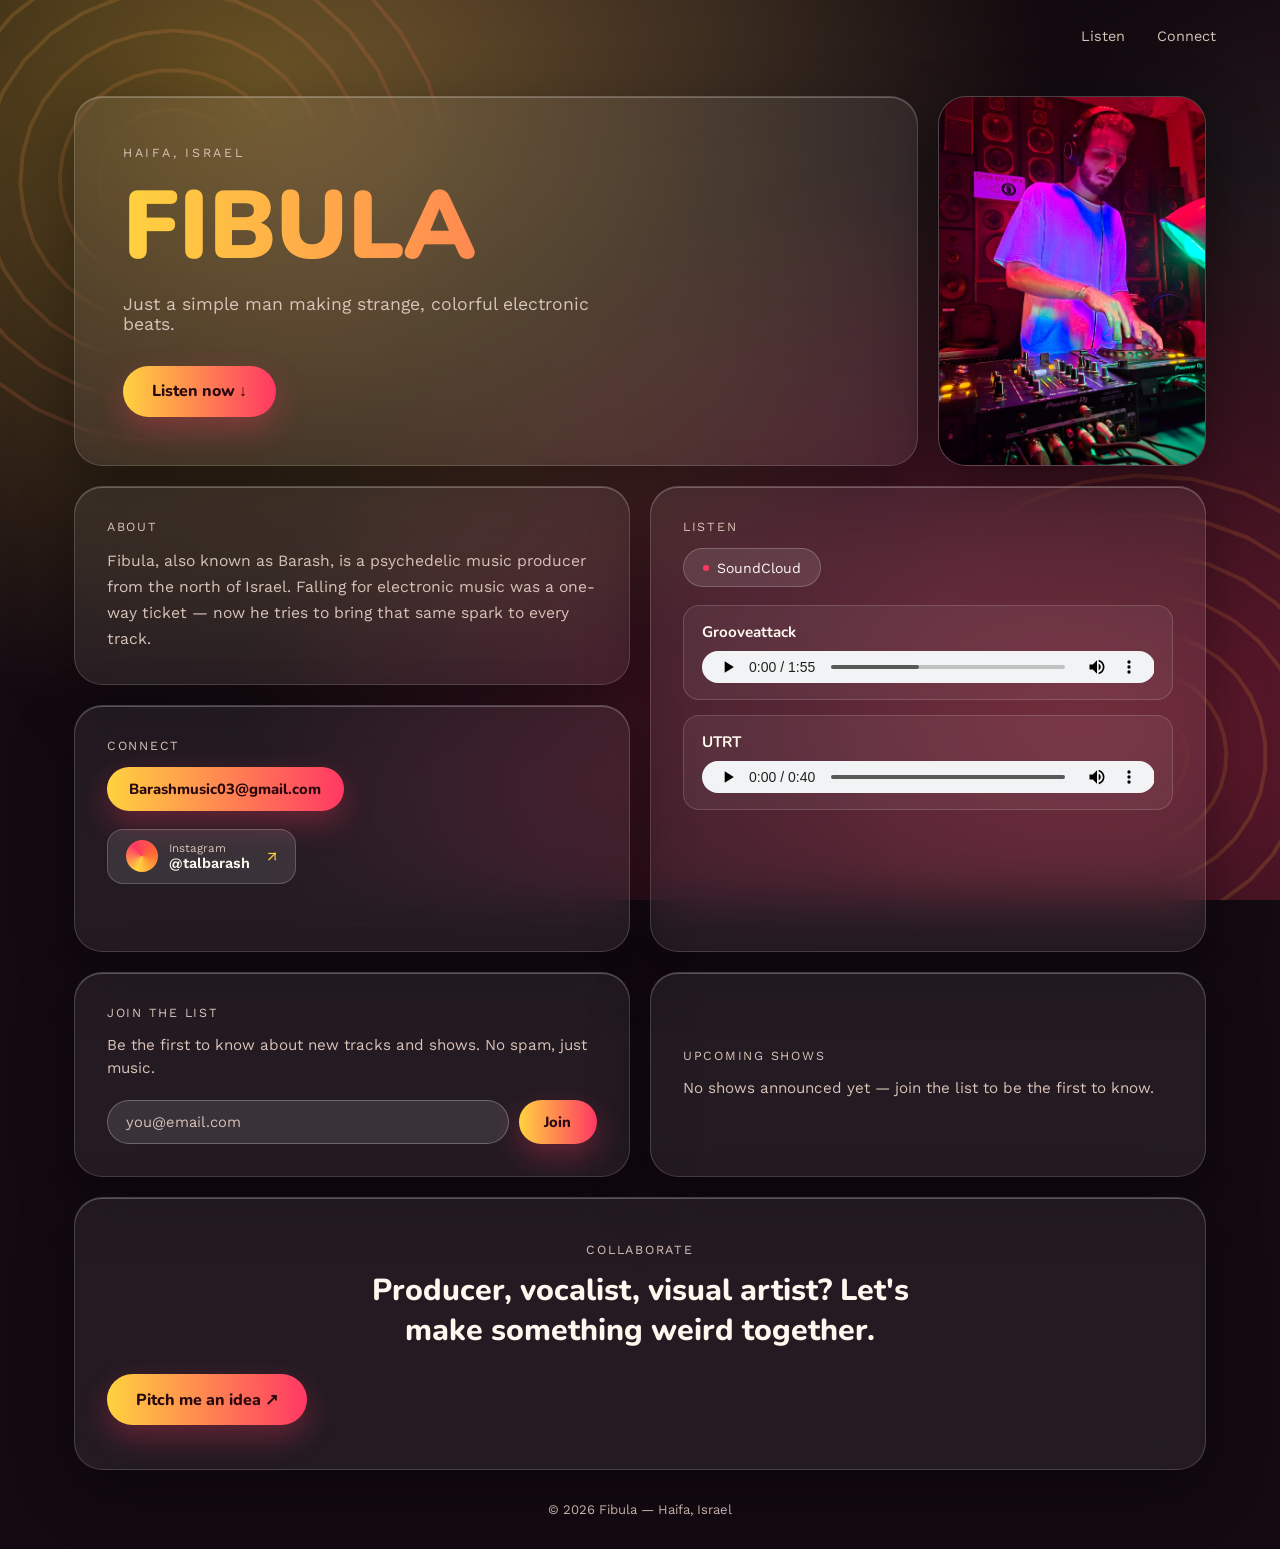
==== index.html @ 8c849b67 "Make background spirals visibly drift Speed up the spiral rotation (150s/190s was imperceptible) to " ====
<!DOCTYPE html>
<html lang="en">
<head>
<meta charset="UTF-8">
<meta name="viewport" content="width=device-width, initial-scale=1.0">
<title>Fibula — Electronic Music from Haifa</title>
<meta name="description" content="Fibula is an electronic musician based in Haifa, Israel. Just a simple man making strange, colorful electronic beats.">
<link rel="icon" type="image/svg+xml" href="favicon.svg">

<meta property="og:title" content="Fibula">
<meta property="og:description" content="Just a simple man making strange, colorful electronic beats.">
<meta property="og:type" content="website">
<meta property="og:url" content="https://barashtal2-a11y.github.io/Fibula/">
<meta property="og:image" content="https://barashtal2-a11y.github.io/Fibula/images/og.jpg?v=1">
<meta property="og:image:width" content="1200">
<meta property="og:image:height" content="630">
<meta property="og:image:alt" content="Fibula — electronic music from Haifa, Israel">
<meta name="twitter:card" content="summary_large_image">
<meta name="twitter:title" content="Fibula">
<meta name="twitter:description" content="Just a simple man making strange, colorful electronic beats.">
<meta name="twitter:image" content="https://barashtal2-a11y.github.io/Fibula/images/og.jpg?v=1">

<link rel="preconnect" href="https://fonts.googleapis.com">
<link rel="preconnect" href="https://fonts.gstatic.com" crossorigin>
<link href="https://fonts.googleapis.com/css2?family=Work+Sans:wght@400;500;600;700&family=Nunito:wght@700;800;900&display=swap" rel="stylesheet">
<link rel="stylesheet" href="styles.css?v=16">
</head>
<body>

<div class="backdrop">
  <img src="images/hero.jpg" alt="" aria-hidden="true">
  <div class="backdrop-tint"></div>
</div>

<div class="spirals" aria-hidden="true">
  <svg class="spiral spiral-1" viewBox="0 0 300 300" xmlns="http://www.w3.org/2000/svg">
    <defs>
      <linearGradient id="spiralGrad1" x1="0%" y1="0%" x2="100%" y2="100%">
        <stop offset="0%" stop-color="#ffd23f"/>
        <stop offset="100%" stop-color="#ff3864"/>
      </linearGradient>
    </defs>
    <path d="M 154.0,150.0 L 154.5,150.9 L 154.9,152.1 L 154.9,153.3 L 154.6,154.7 L 153.9,156.1 L 152.8,157.3 L 151.4,158.4 L 149.7,159.1 L 147.8,159.5 L 145.7,159.5 L 143.5,158.9 L 141.4,157.9 L 139.4,156.4 L 137.8,154.3 L 136.5,151.9 L 135.8,149.2 L 135.6,146.2 L 136.1,143.1 L 137.2,140.1 L 139.0,137.3 L 141.4,134.8 L 144.4,132.8 L 147.9,131.4 L 151.7,130.7 L 155.7,130.8 L 159.7,131.8 L 163.5,133.6 L 167.0,136.2 L 170.0,139.5 L 172.3,143.5 L 173.8,148.0 L 174.3,152.9 L 173.9,157.8 L 172.4,162.7 L 169.9,167.3 L 166.4,171.5 L 162.1,174.9 L 157.1,177.4 L 151.6,178.9 L 145.7,179.3 L 139.7,178.4 L 134.0,176.4 L 128.6,173.1 L 123.9,168.8 L 120.1,163.5 L 117.4,157.5 L 115.9,150.8 L 115.8,143.9 L 117.1,137.0 L 119.8,130.4 L 123.8,124.4 L 129.1,119.1 L 135.4,115.0 L 142.5,112.2 L 150.2,110.8 L 158.1,111.0 L 165.9,112.8 L 173.4,116.2 L 180.1,121.0 L 185.8,127.2 L 190.2,134.6 L 193.1,142.8 L 194.3,151.5 L 193.7,160.4 L 191.4,169.2 L 187.3,177.4 L 181.5,184.7 L 174.3,190.8 L 165.9,195.4 L 156.7,198.3 L 146.9,199.3 L 137.0,198.4 L 127.4,195.4 L 118.4,190.5 L 110.5,183.8 L 104.0,175.6 L 99.2,166.2 L 96.4,155.8 L 95.7,145.0 L 97.1,134.1 L 100.8,123.6 L 106.5,114.0 L 114.1,105.5 L 123.4,98.7 L 133.9,93.9 L 145.4,91.1 L 157.2,90.8 L 169.0,92.8 L 180.4,97.1 L 190.7,103.7 L 199.6,112.4 L 206.6,122.7 L 211.6,134.3 L 214.1,146.8 L 214.1,159.7 L 211.5,172.5 L 206.3,184.6 L 198.8,195.5 L 189.2,204.8 L 177.7,212.1 L 165.0,217.0 L 151.4,219.3 L 137.5,218.8 L 123.9,215.5 L 111.0,209.6 L 99.5,201.1 L 89.8,190.4 L 82.4,177.9 L 77.6,164.0 L 75.6,149.3 L 76.6,134.4 L 80.6,119.9 L 87.4,106.4 L 96.9,94.3 L 108.7,84.3 L 122.3,76.8 L 137.3,72.2 L 153.0,70.5 L 168.9,72.1 L 184.3,76.8 L 198.5,84.6 L 211.0,95.1 L 221.3,108.0 L 228.8,122.8 L 233.3,138.9 L 234.4,155.7 L 232.3,172.5 L 226.7,188.7 L 218.0,203.6 L 206.4,216.5 L 192.4,226.9 L 176.4,234.4 L 159.2,238.6 L 141.4,239.3 L 123.6,236.5 L 106.6,230.0 L 91.2,220.3 L 77.9,207.6 L 67.3,192.5 L 59.9,175.4 L 56.0,157.0 L 55.9,138.1 L 59.5,119.4 L 66.8,101.7 L 77.6,85.8 L 91.4,72.1 L 107.8,61.5 L 126.0,54.2 L 145.5,50.7 L 165.4,51.2 L 185.0,55.6 L 203.4,63.9 L 219.8,75.8 L 233.7,90.7 L 244.4,108.3 L 251.4,127.8 L 254.5,148.3 L 253.3,169.2 L 248.1,189.6 L 238.8,208.7 L 225.8,225.6 L 209.6,239.7 L 190.9,250.3 L 170.2,257.1 L 148.5,259.6 L 126.7,257.7 L 105.5,251.5 L 85.8,241.2 L 68.5,227.1 L 54.3,209.7 L 43.7,189.7 L 37.3,167.9 L 35.4,145.1 L 38.0,122.3 L 45.2,100.3 L 56.6,80.1 L 71.9,62.5 L 90.6,48.2 L 111.8,37.8 L 134.7,31.8 L 158.6,30.5 L 182.3,33.9 L 205.0,42.1 L 225.8,54.7 L 243.7,71.2 L 258.0,91.1 L 268.2,113.6 L 273.7,137.7 L 274.3,162.6 L 270.0,187.2 L 260.7,210.6 L 247.0,231.8 L 229.2,250.0 L 208.0,264.3 L 184.3,274.1 L 159.0,279.1 L 133.1,279.0 L 107.6,273.7 L 83.6,263.3 L 62.0,248.4 L 43.7,229.3 L 29.5,206.9 L 19.9,181.9 L 15.6,155.5 L 16.5,128.6 L 22.8,102.2 L 34.3,77.6 L 50.5,55.6 L 70.9,37.2 L 94.6,23.2 L 120.8,14.1 L 148.4,10.3 L 176.3,12.2 L 203.4,19.5 L 228.6,32.2 L 250.9,49.7 L 269.3,71.4 L 283.2,96.5 L 291.8,123.9" fill="none" stroke="url(#spiralGrad1)" stroke-width="2" stroke-linecap="round"/>
  </svg>
  <svg class="spiral spiral-2" viewBox="0 0 300 300" xmlns="http://www.w3.org/2000/svg">
    <defs>
      <linearGradient id="spiralGrad2" x1="0%" y1="0%" x2="100%" y2="100%">
        <stop offset="0%" stop-color="#ff6b35"/>
        <stop offset="100%" stop-color="#ffd23f"/>
      </linearGradient>
    </defs>
    <path d="M 154.0,150.0 L 154.5,150.9 L 154.9,152.1 L 154.9,153.3 L 154.6,154.7 L 153.9,156.1 L 152.8,157.3 L 151.4,158.4 L 149.7,159.1 L 147.8,159.5 L 145.7,159.5 L 143.5,158.9 L 141.4,157.9 L 139.4,156.4 L 137.8,154.3 L 136.5,151.9 L 135.8,149.2 L 135.6,146.2 L 136.1,143.1 L 137.2,140.1 L 139.0,137.3 L 141.4,134.8 L 144.4,132.8 L 147.9,131.4 L 151.7,130.7 L 155.7,130.8 L 159.7,131.8 L 163.5,133.6 L 167.0,136.2 L 170.0,139.5 L 172.3,143.5 L 173.8,148.0 L 174.3,152.9 L 173.9,157.8 L 172.4,162.7 L 169.9,167.3 L 166.4,171.5 L 162.1,174.9 L 157.1,177.4 L 151.6,178.9 L 145.7,179.3 L 139.7,178.4 L 134.0,176.4 L 128.6,173.1 L 123.9,168.8 L 120.1,163.5 L 117.4,157.5 L 115.9,150.8 L 115.8,143.9 L 117.1,137.0 L 119.8,130.4 L 123.8,124.4 L 129.1,119.1 L 135.4,115.0 L 142.5,112.2 L 150.2,110.8 L 158.1,111.0 L 165.9,112.8 L 173.4,116.2 L 180.1,121.0 L 185.8,127.2 L 190.2,134.6 L 193.1,142.8 L 194.3,151.5 L 193.7,160.4 L 191.4,169.2 L 187.3,177.4 L 181.5,184.7 L 174.3,190.8 L 165.9,195.4 L 156.7,198.3 L 146.9,199.3 L 137.0,198.4 L 127.4,195.4 L 118.4,190.5 L 110.5,183.8 L 104.0,175.6 L 99.2,166.2 L 96.4,155.8 L 95.7,145.0 L 97.1,134.1 L 100.8,123.6 L 106.5,114.0 L 114.1,105.5 L 123.4,98.7 L 133.9,93.9 L 145.4,91.1 L 157.2,90.8 L 169.0,92.8 L 180.4,97.1 L 190.7,103.7 L 199.6,112.4 L 206.6,122.7 L 211.6,134.3 L 214.1,146.8 L 214.1,159.7 L 211.5,172.5 L 206.3,184.6 L 198.8,195.5 L 189.2,204.8 L 177.7,212.1 L 165.0,217.0 L 151.4,219.3 L 137.5,218.8 L 123.9,215.5 L 111.0,209.6 L 99.5,201.1 L 89.8,190.4 L 82.4,177.9 L 77.6,164.0 L 75.6,149.3 L 76.6,134.4 L 80.6,119.9 L 87.4,106.4 L 96.9,94.3 L 108.7,84.3 L 122.3,76.8 L 137.3,72.2 L 153.0,70.5 L 168.9,72.1 L 184.3,76.8 L 198.5,84.6 L 211.0,95.1 L 221.3,108.0 L 228.8,122.8 L 233.3,138.9 L 234.4,155.7 L 232.3,172.5 L 226.7,188.7 L 218.0,203.6 L 206.4,216.5 L 192.4,226.9 L 176.4,234.4 L 159.2,238.6 L 141.4,239.3 L 123.6,236.5 L 106.6,230.0 L 91.2,220.3 L 77.9,207.6 L 67.3,192.5 L 59.9,175.4 L 56.0,157.0 L 55.9,138.1 L 59.5,119.4 L 66.8,101.7 L 77.6,85.8 L 91.4,72.1 L 107.8,61.5 L 126.0,54.2 L 145.5,50.7 L 165.4,51.2 L 185.0,55.6 L 203.4,63.9 L 219.8,75.8 L 233.7,90.7 L 244.4,108.3 L 251.4,127.8 L 254.5,148.3 L 253.3,169.2 L 248.1,189.6 L 238.8,208.7 L 225.8,225.6 L 209.6,239.7 L 190.9,250.3 L 170.2,257.1 L 148.5,259.6 L 126.7,257.7 L 105.5,251.5 L 85.8,241.2 L 68.5,227.1 L 54.3,209.7 L 43.7,189.7 L 37.3,167.9 L 35.4,145.1 L 38.0,122.3 L 45.2,100.3 L 56.6,80.1 L 71.9,62.5 L 90.6,48.2 L 111.8,37.8 L 134.7,31.8 L 158.6,30.5 L 182.3,33.9 L 205.0,42.1 L 225.8,54.7 L 243.7,71.2 L 258.0,91.1 L 268.2,113.6 L 273.7,137.7 L 274.3,162.6 L 270.0,187.2 L 260.7,210.6 L 247.0,231.8 L 229.2,250.0 L 208.0,264.3 L 184.3,274.1 L 159.0,279.1 L 133.1,279.0 L 107.6,273.7 L 83.6,263.3 L 62.0,248.4 L 43.7,229.3 L 29.5,206.9 L 19.9,181.9 L 15.6,155.5 L 16.5,128.6 L 22.8,102.2 L 34.3,77.6 L 50.5,55.6 L 70.9,37.2 L 94.6,23.2 L 120.8,14.1 L 148.4,10.3 L 176.3,12.2 L 203.4,19.5 L 228.6,32.2 L 250.9,49.7 L 269.3,71.4 L 283.2,96.5 L 291.8,123.9" fill="none" stroke="url(#spiralGrad2)" stroke-width="2" stroke-linecap="round"/>
  </svg>
</div>

<nav class="nav">
  <ul>
    <li><a href="#listen">Listen</a></li>
    <li><a href="#connect">Connect</a></li>
  </ul>
</nav>

<div class="wrap">
  <div class="bento">

    <div class="cell glass cell-hero">
      <span class="tag">Haifa, Israel</span>
      <h1>FIBULA</h1>
      <p class="tagline">Just a simple man making strange, colorful electronic beats.</p>
      <a href="#listen" class="btn">Listen now ↓</a>
    </div>

    <div class="cell glass cell-photo">
      <img src="images/hero.jpg" alt="Fibula performing live behind a Pioneer DJ mixer, lit in pink and cyan stage lighting">
    </div>

    <div class="cell glass cell-about">
      <span class="cell-label">About</span>
      <p>Fibula, also known as Barash, is a psychedelic music producer from the north of Israel. Falling for
        electronic music was a one-way ticket — now he tries to bring that same spark to every track.</p>
    </div>

    <div class="cell glass cell-listen" id="listen">
      <span class="cell-label">Listen</span>
      <div id="listen-links" class="cell-links"></div>
      <div class="track">
        <span class="track-name">Grooveattack</span>
        <audio controls preload="metadata" src="audio/grooveattack.mp3"></audio>
      </div>
      <div class="track">
        <span class="track-name">UTRT</span>
        <audio controls preload="metadata" src="audio/utrt.mp3"></audio>
      </div>
    </div>

    <div class="cell glass cell-connect" id="connect">
      <span class="cell-label">Connect</span>
      <a class="cell-email" id="booking-email" href="#">Loading…</a>
      <div id="follow-cards" class="cell-links"></div>
      <div id="connect-links" class="cell-links"></div>
    </div>

    <div class="cell glass cell-newsletter">
      <span class="cell-label">Join the list</span>
      <p class="newsletter-lead">Be the first to know about new tracks and shows. No spam, just music.</p>
      <form class="newsletter-form" action="https://api.web3forms.com/submit" method="POST">
        <input type="hidden" name="access_key" value="REPLACE_WITH_WEB3FORMS_KEY">
        <input type="hidden" name="subject" value="New Fibula mailing list signup">
        <input type="email" name="email" class="newsletter-input" placeholder="you@email.com" required>
        <button type="submit" class="newsletter-btn">Join</button>
      </form>
    </div>

    <div class="cell glass cell-shows">
      <span class="cell-label">Upcoming shows</span>
      <p class="shows-empty">No shows announced yet — join the list to be the first to know.</p>
    </div>

    <div class="cell glass cell-collab">
      <span class="cell-label">Collaborate</span>
      <h3 class="collab-heading">Producer, vocalist, visual artist? Let's make something weird together.</h3>
      <a href="mailto:Barashmusic03@gmail.com?subject=Let%27s%20collaborate" class="btn">Pitch me an idea ↗</a>
    </div>

  </div>

  <footer class="bento-footer">
    <p>&copy; <span id="year"></span> Fibula — Haifa, Israel</p>
  </footer>
</div>

<script src="links.js?v=16"></script>
<script src="script.js?v=16"></script>
</body>
</html>
---- styles.css ----
:root {
  --gold: #ffd23f;
  --coral: #ff3864;
  --rust: #ff6b35;
  --text: #fff8ef;
  --text-dim: #d8c3b8;
  --font-display: "Nunito", sans-serif;
  --font-body: "Work Sans", sans-serif;
}

* { margin: 0; padding: 0; box-sizing: border-box; }

body {
  background: #140a12;
  color: var(--text);
  font-family: var(--font-body);
  min-height: 100vh;
}

a { color: inherit; text-decoration: none; }

.backdrop {
  position: fixed;
  inset: 0;
  z-index: -1;
  overflow: hidden;
}

.backdrop img {
  width: 100%;
  height: 100%;
  object-fit: cover;
  filter: blur(60px) saturate(0.5) sepia(0.5) brightness(0.4);
  transform: scale(1.25);
}

.backdrop-tint {
  position: absolute;
  inset: 0;
  background:
    radial-gradient(ellipse at 20% 10%, rgba(255, 210, 63, 0.35), transparent 55%),
    radial-gradient(ellipse at 85% 80%, rgba(255, 56, 100, 0.35), transparent 55%),
    linear-gradient(180deg, rgba(20, 10, 18, 0.6), rgba(20, 10, 18, 0.92) 70%, #140a12 100%);
}

.spirals {
  position: fixed;
  inset: 0;
  z-index: -1;
  overflow: hidden;
  pointer-events: none;
}

.spiral {
  position: absolute;
  width: 46vw;
  max-width: 640px;
  min-width: 320px;
  height: auto;
  opacity: 0.16;
}

.spiral-1 {
  top: -12%;
  left: -10%;
  animation: spin-cw 55s linear infinite, breathe-1 9s ease-in-out infinite;
}

.spiral-2 {
  bottom: -16%;
  right: -12%;
  animation: spin-ccw 70s linear infinite, breathe-2 11s ease-in-out infinite;
}

@keyframes spin-cw {
  from { transform: rotate(0deg); }
  to { transform: rotate(360deg); }
}

@keyframes spin-ccw {
  from { transform: rotate(360deg); }
  to { transform: rotate(0deg); }
}

@keyframes breathe-1 {
  0%, 100% { opacity: 0.12; }
  50% { opacity: 0.22; }
}

@keyframes breathe-2 {
  0%, 100% { opacity: 0.2; }
  50% { opacity: 0.11; }
}

@media (max-width: 800px) {
  .spiral { opacity: 0.1; }
}

@media (prefers-reduced-motion: reduce) {
  .spiral { animation: none; }
}

.nav {
  display: flex;
  justify-content: flex-end;
  align-items: center;
  padding: 1.75rem clamp(1.5rem, 5vw, 4rem);
}

.nav ul {
  display: flex;
  gap: 2rem;
  list-style: none;
  font-size: 0.9rem;
  color: var(--text-dim);
}

.nav a:hover { color: var(--gold); }

.wrap {
  max-width: 1180px;
  margin: 0 auto;
  padding: 1.5rem 1.5rem 1.5rem;
}

.bento {
  display: grid;
  grid-template-columns: repeat(4, 1fr);
  grid-auto-rows: minmax(120px, auto);
  gap: 1.25rem;
}

.glass {
  background: rgba(255, 255, 255, 0.07);
  backdrop-filter: blur(24px);
  -webkit-backdrop-filter: blur(24px);
  border: 1px solid rgba(255, 255, 255, 0.16);
  border-radius: 28px;
  box-shadow: 0 20px 60px rgba(0, 0, 0, 0.4), inset 0 1px 0 rgba(255, 255, 255, 0.25);
  position: relative;
}

.cell {
  padding: 2rem;
  overflow: hidden;
}

.cell-label {
  display: block;
  font-size: 0.78rem;
  letter-spacing: 0.14em;
  text-transform: uppercase;
  color: var(--text-dim);
  margin-bottom: 0.9rem;
}

.cell-hero {
  grid-column: span 3;
  grid-row: span 2;
  display: flex;
  flex-direction: column;
  justify-content: center;
  padding: 3rem;
}

.tag {
  display: inline-block;
  font-size: 0.78rem;
  letter-spacing: 0.22em;
  text-transform: uppercase;
  color: var(--text-dim);
  margin-bottom: 1.25rem;
}

.cell-hero h1 {
  font-family: var(--font-display);
  font-weight: 900;
  font-size: clamp(3rem, 8vw, 6rem);
  line-height: 0.98;
  background: linear-gradient(90deg, var(--gold), var(--coral));
  -webkit-background-clip: text;
  background-clip: text;
  color: transparent;
  margin-bottom: 1.25rem;
}

.tagline {
  color: var(--text-dim);
  font-size: 1.1rem;
  max-width: 30rem;
  margin-bottom: 2rem;
}

.btn {
  display: inline-block;
  align-self: flex-start;
  font-family: var(--font-display);
  font-weight: 800;
  background: linear-gradient(90deg, var(--gold), var(--coral));
  color: #2a0a10;
  padding: 0.9rem 1.8rem;
  border-radius: 999px;
  box-shadow: 0 12px 30px rgba(255, 56, 100, 0.3);
  transition: transform 0.2s ease, box-shadow 0.2s ease;
}

.btn:hover {
  transform: translateY(-2px);
  box-shadow: 0 16px 36px rgba(255, 56, 100, 0.4);
}

.cell-photo {
  grid-column: span 1;
  grid-row: span 2;
  padding: 0;
}

.cell-photo img {
  width: 100%;
  height: 100%;
  object-fit: cover;
  display: block;
}

.cell-about {
  grid-column: span 2;
  display: flex;
  flex-direction: column;
  justify-content: center;
}

.cell-about p {
  color: var(--text-dim);
  line-height: 1.65;
  font-size: 0.98rem;
}

.cell-listen {
  grid-column: span 2;
  grid-row: span 2;
}

.cell-links {
  display: flex;
  flex-wrap: wrap;
  gap: 0.65rem;
  margin-bottom: 1.1rem;
}

.platform-link {
  display: inline-flex;
  align-items: center;
  gap: 0.5rem;
  padding: 0.65rem 1.2rem;
  border-radius: 999px;
  background: rgba(255, 255, 255, 0.1);
  border: 1px solid rgba(255, 255, 255, 0.2);
  font-size: 0.88rem;
  transition: background 0.2s ease, transform 0.2s ease;
}

.platform-link:hover {
  background: rgba(255, 255, 255, 0.18);
  transform: translateY(-1px);
}

.icon-dot {
  width: 6px;
  height: 6px;
  border-radius: 50%;
  background: var(--coral);
}

.track {
  background: rgba(255, 255, 255, 0.06);
  border: 1px solid rgba(255, 255, 255, 0.15);
  border-radius: 16px;
  padding: 1rem 1.1rem;
  margin-bottom: 0.9rem;
}

.track-name {
  display: block;
  font-family: var(--font-display);
  font-weight: 700;
  font-size: 0.95rem;
  margin-bottom: 0.6rem;
  color: var(--text);
}

.track audio {
  width: 100%;
  display: block;
  height: 32px;
}

.cell-connect {
  grid-column: span 2;
}

.cell-email {
  display: inline-block;
  margin-bottom: 1.1rem;
  font-family: var(--font-display);
  font-weight: 800;
  background: linear-gradient(90deg, var(--gold), var(--coral));
  color: #2a0a10;
  padding: 0.75rem 1.4rem;
  border-radius: 999px;
  font-size: 0.92rem;
  box-shadow: 0 12px 30px rgba(255, 56, 100, 0.3);
}

.follow-card {
  display: inline-flex;
  align-items: center;
  gap: 0.7rem;
  padding: 0.65rem 1.1rem;
  border-radius: 16px;
  background: rgba(255, 255, 255, 0.1);
  border: 1px solid rgba(255, 255, 255, 0.2);
}

.follow-card-avatar {
  width: 32px;
  height: 32px;
  border-radius: 50%;
  background: conic-gradient(from 200deg, var(--gold), var(--coral), var(--rust), var(--gold));
  flex-shrink: 0;
}

.follow-card-text { display: flex; flex-direction: column; }
.follow-card-name { font-size: 0.72rem; color: var(--text-dim); }
.follow-card-handle { font-size: 0.9rem; font-weight: 600; }
.follow-card-arrow { margin-left: 0.3rem; color: var(--gold); }

.cell-newsletter {
  grid-column: span 2;
  display: flex;
  flex-direction: column;
  justify-content: center;
}

.newsletter-lead {
  color: var(--text-dim);
  font-size: 0.95rem;
  margin-bottom: 1.25rem;
  line-height: 1.5;
}

.newsletter-form {
  display: flex;
  gap: 0.6rem;
  flex-wrap: wrap;
}

.newsletter-input {
  flex: 1;
  min-width: 10rem;
  padding: 0.75rem 1.1rem;
  border-radius: 999px;
  background: rgba(255, 255, 255, 0.1);
  border: 1px solid rgba(255, 255, 255, 0.25);
  color: var(--text);
  font-family: var(--font-body);
  font-size: 0.92rem;
}

.newsletter-input::placeholder {
  color: var(--text-dim);
}

.newsletter-input:focus {
  outline: none;
  border-color: var(--gold);
}

.newsletter-btn {
  font-family: var(--font-display);
  font-weight: 800;
  background: linear-gradient(90deg, var(--gold), var(--coral));
  color: #2a0a10;
  border: none;
  padding: 0.75rem 1.6rem;
  border-radius: 999px;
  font-size: 0.92rem;
  cursor: pointer;
  box-shadow: 0 12px 30px rgba(255, 56, 100, 0.3);
  transition: transform 0.2s ease;
}

.newsletter-btn:hover {
  transform: translateY(-2px);
}

.cell-shows {
  grid-column: span 2;
  display: flex;
  flex-direction: column;
  justify-content: center;
}

.shows-empty {
  color: var(--text-dim);
  font-size: 0.95rem;
  line-height: 1.5;
}

.cell-collab {
  grid-column: span 4;
  display: flex;
  flex-direction: column;
  align-items: center;
  justify-content: center;
  text-align: center;
  padding: 2.75rem 2rem;
}

.collab-heading {
  font-family: var(--font-display);
  font-weight: 800;
  font-size: clamp(1.3rem, 3vw, 1.9rem);
  max-width: 34rem;
  line-height: 1.3;
  margin-bottom: 1.5rem;
}

.bento-footer {
  text-align: center;
  padding: 2rem 0 0.5rem;
  color: var(--text-dim);
  font-size: 0.82rem;
}

@media (max-width: 800px) {
  .bento { grid-template-columns: repeat(2, 1fr); }
  .cell-hero, .cell-listen, .cell-connect, .cell-about, .cell-newsletter, .cell-shows, .cell-collab { grid-column: span 2; }
  .cell-photo { grid-column: span 1; grid-row: span 2; }
}

@media (max-width: 560px) {
  .nav { justify-content: center; padding: 1.25rem 1.5rem 0.25rem; }
  .nav ul { gap: 2.5rem; }
  .wrap { padding: 1rem 1rem 1.5rem; }
  .bento { grid-template-columns: 1fr; grid-auto-rows: auto; gap: 1rem; }
  .cell-hero, .cell-photo, .cell-about, .cell-listen, .cell-connect, .cell-newsletter, .cell-shows, .cell-collab {
    grid-column: span 1;
    grid-row: auto;
  }
  .cell { padding: 1.6rem; }
  .cell-hero { padding: 2.25rem 1.6rem; }
  .cell-collab { padding: 2rem 1.5rem; }
  .cell-photo { aspect-ratio: 4/3; padding: 0; }
}
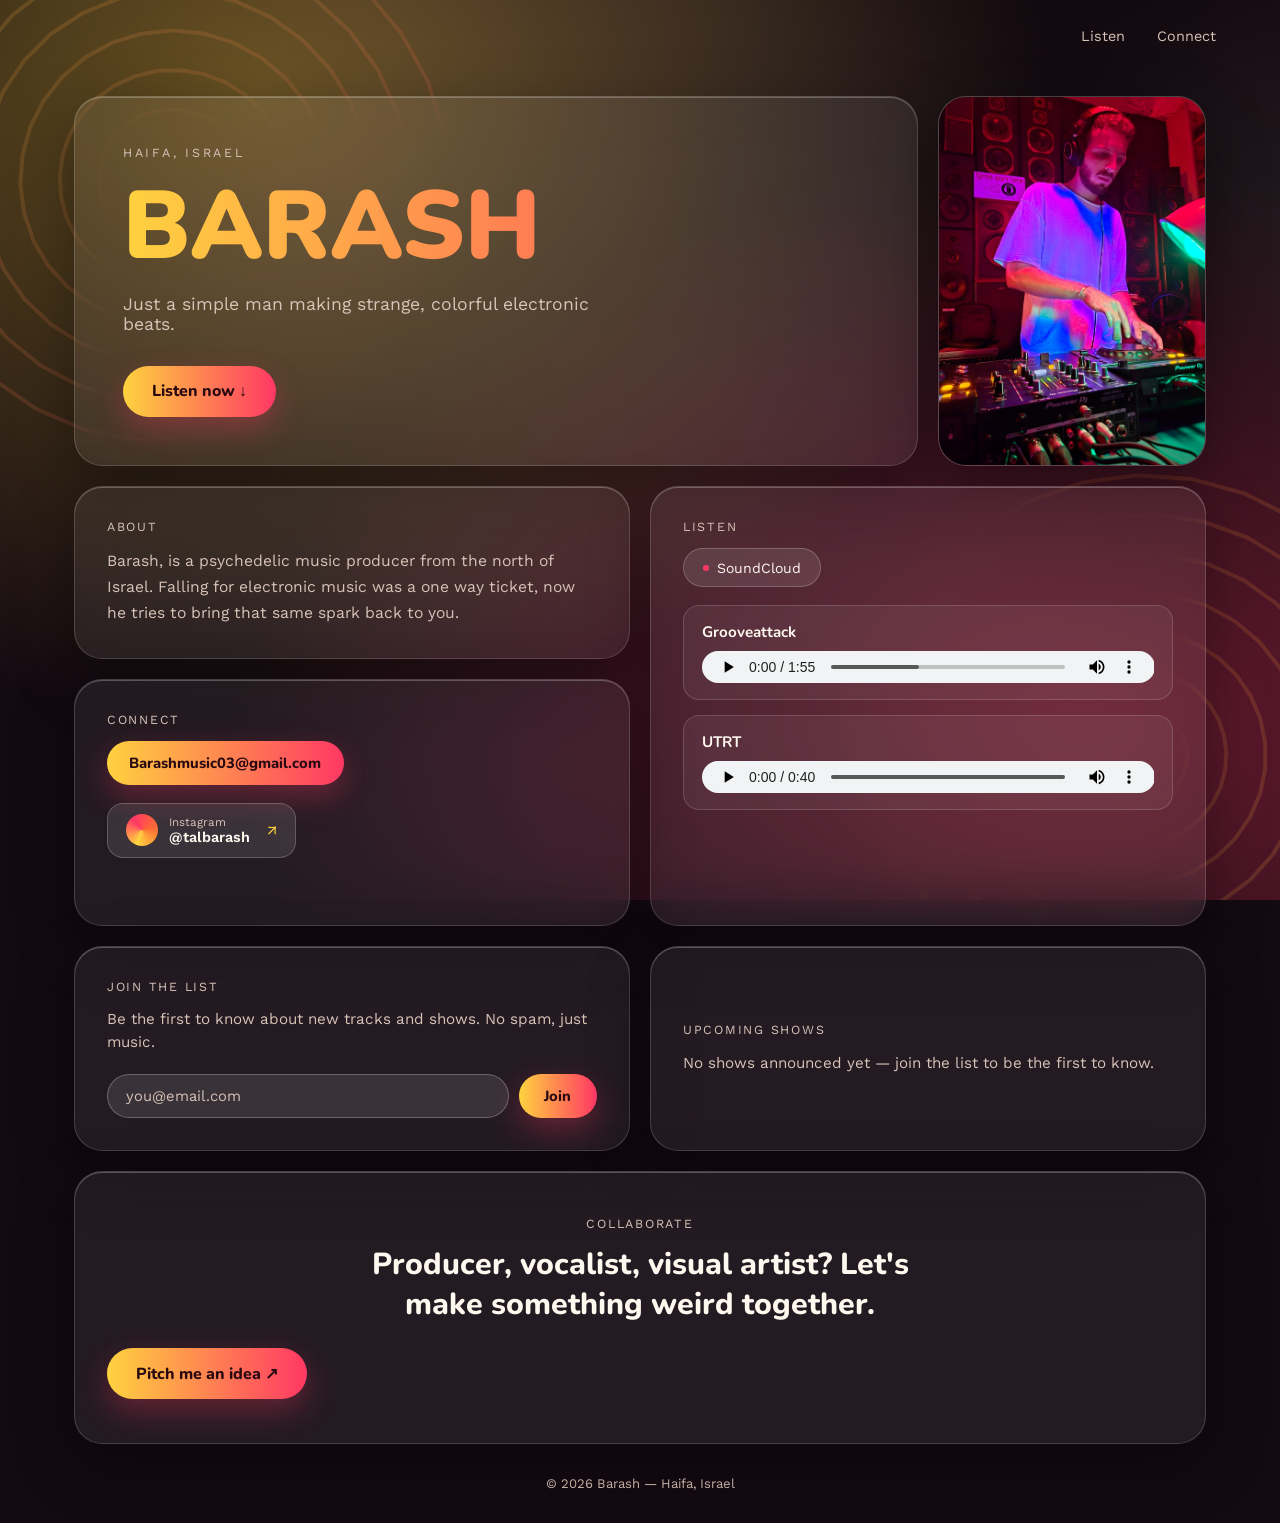
==== commit c92eff5d: "Rebrand display name from Fibula to Barash across all pages" ====
--- a/index.html
+++ b/index.html
@@ -3,20 +3,20 @@
 <head>
 <meta charset="UTF-8">
 <meta name="viewport" content="width=device-width, initial-scale=1.0">
-<title>Fibula — Electronic Music from Haifa</title>
-<meta name="description" content="Fibula is an electronic musician based in Haifa, Israel. Just a simple man making strange, colorful electronic beats.">
+<title>Barash — Electronic Music from Haifa</title>
+<meta name="description" content="Barash is an electronic musician based in Haifa, Israel. Just a simple man making strange, colorful electronic beats.">
 <link rel="icon" type="image/svg+xml" href="favicon.svg">
 
-<meta property="og:title" content="Fibula">
+<meta property="og:title" content="Barash">
 <meta property="og:description" content="Just a simple man making strange, colorful electronic beats.">
 <meta property="og:type" content="website">
 <meta property="og:url" content="https://barashtal2-a11y.github.io/Fibula/">
 <meta property="og:image" content="https://barashtal2-a11y.github.io/Fibula/images/og.jpg?v=1">
 <meta property="og:image:width" content="1200">
 <meta property="og:image:height" content="630">
-<meta property="og:image:alt" content="Fibula — electronic music from Haifa, Israel">
+<meta property="og:image:alt" content="Barash — electronic music from Haifa, Israel">
 <meta name="twitter:card" content="summary_large_image">
-<meta name="twitter:title" content="Fibula">
+<meta name="twitter:title" content="Barash">
 <meta name="twitter:description" content="Just a simple man making strange, colorful electronic beats.">
 <meta name="twitter:image" content="https://barashtal2-a11y.github.io/Fibula/images/og.jpg?v=1">
 
@@ -65,19 +65,19 @@
 
     <div class="cell glass cell-hero">
       <span class="tag">Haifa, Israel</span>
-      <h1>FIBULA</h1>
+      <h1>BARASH</h1>
       <p class="tagline">Just a simple man making strange, colorful electronic beats.</p>
       <a href="#listen" class="btn">Listen now ↓</a>
     </div>
 
     <div class="cell glass cell-photo">
-      <img src="images/hero.jpg" alt="Fibula performing live behind a Pioneer DJ mixer, lit in pink and cyan stage lighting">
+      <img src="images/hero.jpg" alt="Barash performing live behind a Pioneer DJ mixer, lit in pink and cyan stage lighting">
     </div>
 
     <div class="cell glass cell-about">
       <span class="cell-label">About</span>
-      <p>Fibula, also known as Barash, is a psychedelic music producer from the north of Israel. Falling for
-        electronic music was a one-way ticket — now he tries to bring that same spark to every track.</p>
+      <p>Barash, is a psychedelic music producer from the north of Israel. Falling for
+        electronic music was a one way ticket, now he tries to bring that same spark back to you.</p>
     </div>
 
     <div class="cell glass cell-listen" id="listen">
@@ -105,7 +105,7 @@
       <p class="newsletter-lead">Be the first to know about new tracks and shows. No spam, just music.</p>
       <form class="newsletter-form" action="https://api.web3forms.com/submit" method="POST">
         <input type="hidden" name="access_key" value="REPLACE_WITH_WEB3FORMS_KEY">
-        <input type="hidden" name="subject" value="New Fibula mailing list signup">
+        <input type="hidden" name="subject" value="New Barash mailing list signup">
         <input type="email" name="email" class="newsletter-input" placeholder="you@email.com" required>
         <button type="submit" class="newsletter-btn">Join</button>
       </form>
@@ -125,7 +125,7 @@
   </div>
 
   <footer class="bento-footer">
-    <p>&copy; <span id="year"></span> Fibula — Haifa, Israel</p>
+    <p>&copy; <span id="year"></span> Barash — Haifa, Israel</p>
   </footer>
 </div>
 
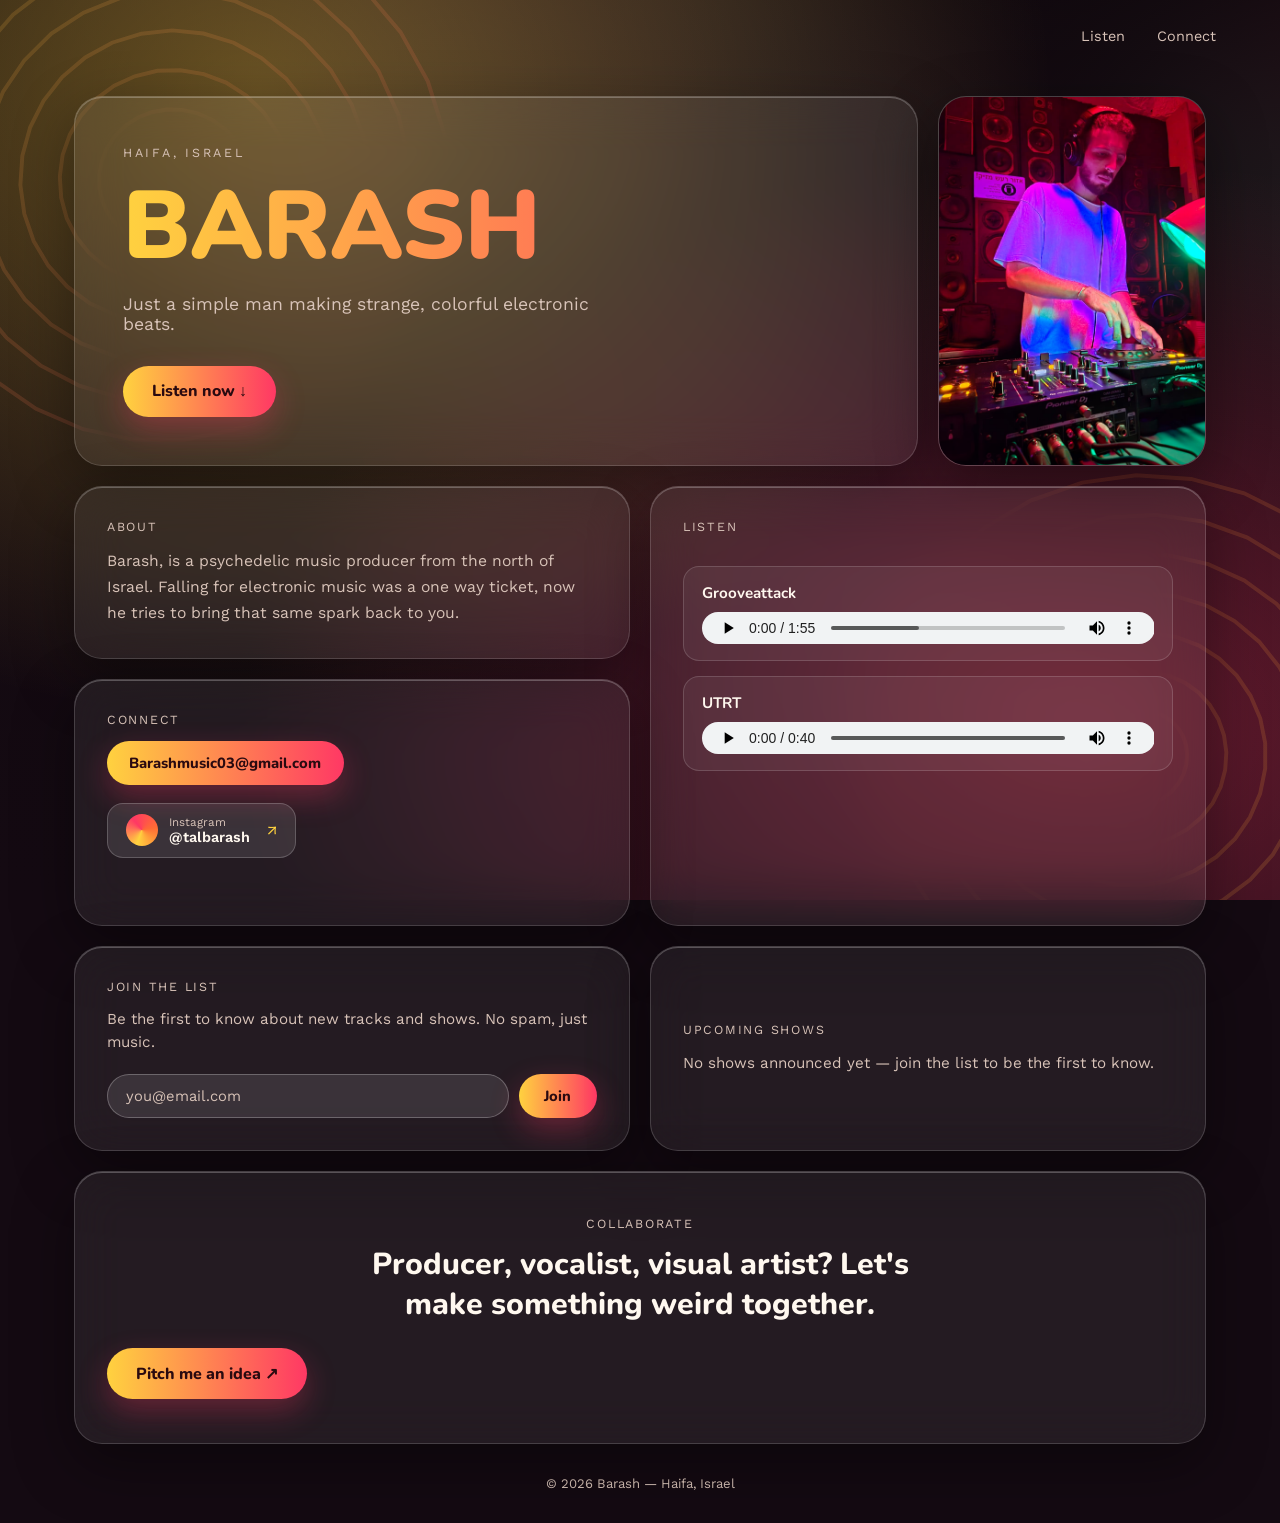
==== commit ff8fe570: "Hide SoundCloud link (reversible via hidden flag)" ====
--- a/index.html
+++ b/index.html
@@ -129,7 +129,7 @@
   </footer>
 </div>
 
-<script src="links.js?v=16"></script>
-<script src="script.js?v=16"></script>
+<script src="links.js?v=17"></script>
+<script src="script.js?v=17"></script>
 </body>
 </html>
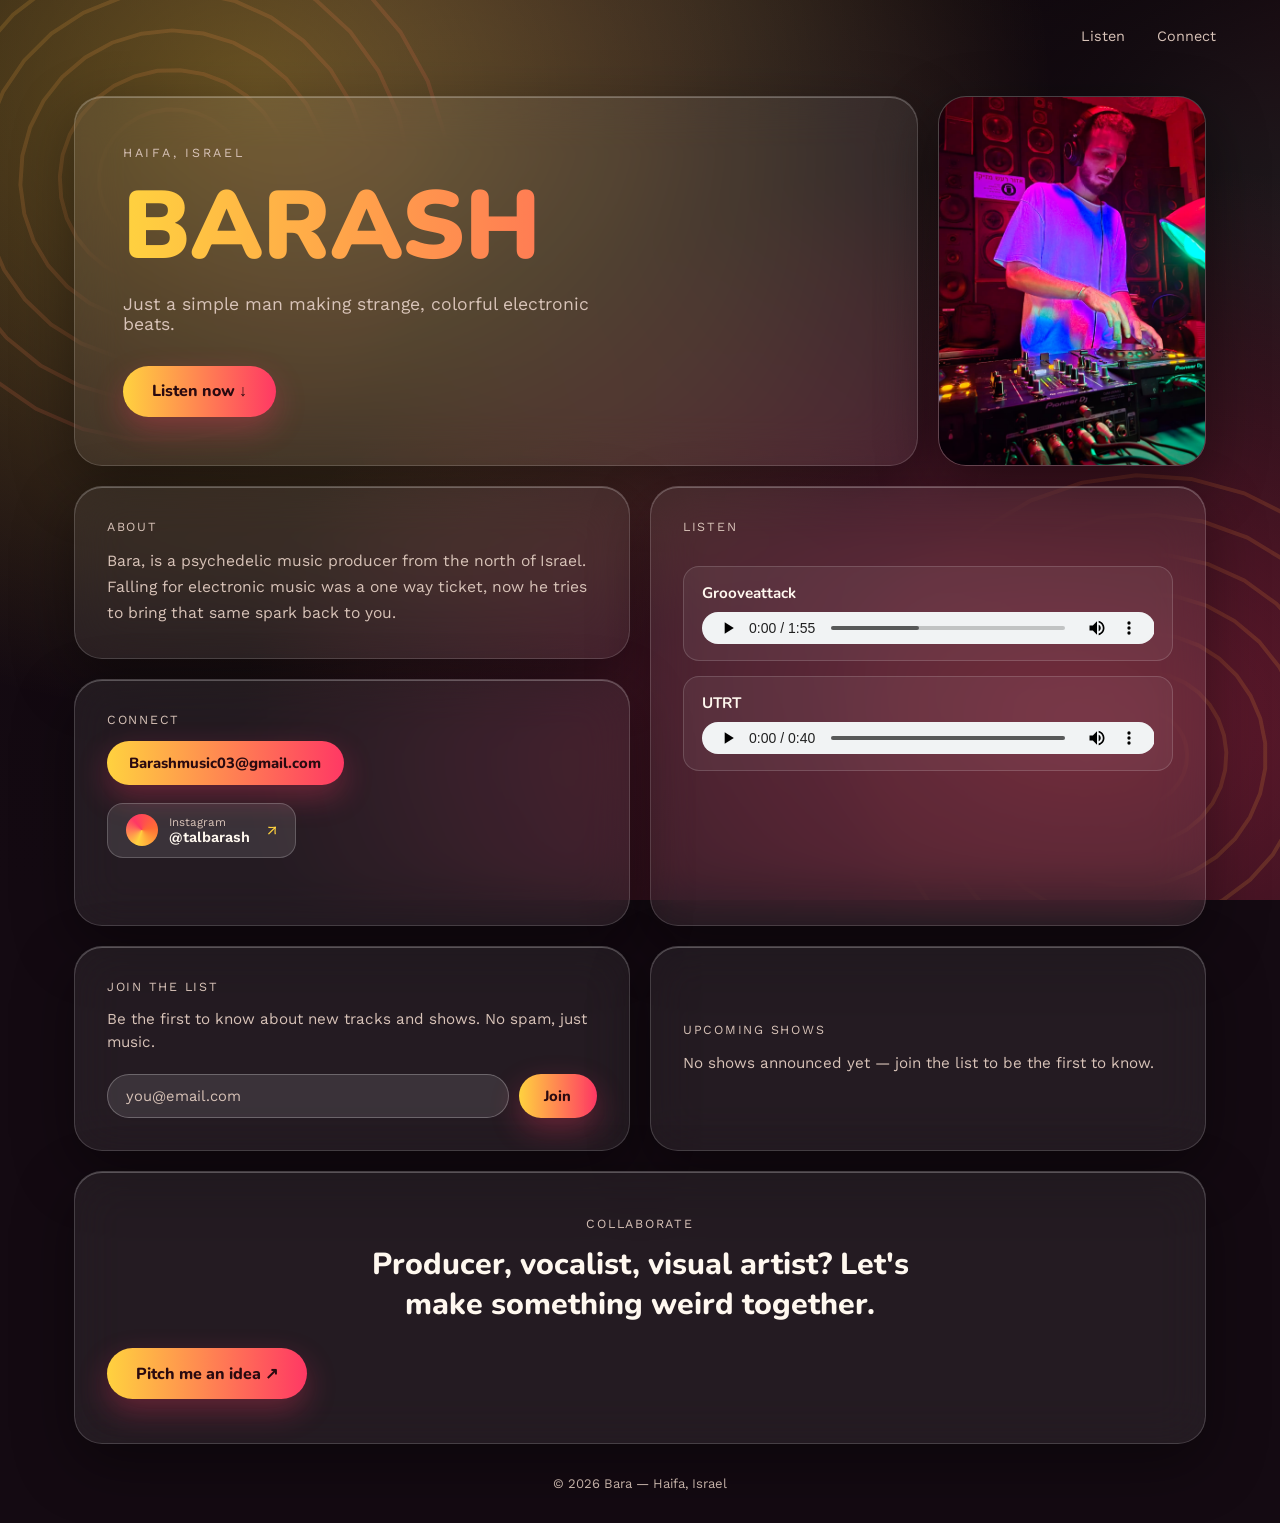
==== commit 4b588c98: "Rename artist to Bara across all pages" ====
--- a/index.html
+++ b/index.html
@@ -3,20 +3,20 @@
 <head>
 <meta charset="UTF-8">
 <meta name="viewport" content="width=device-width, initial-scale=1.0">
-<title>Barash — Electronic Music from Haifa</title>
-<meta name="description" content="Barash is an electronic musician based in Haifa, Israel. Just a simple man making strange, colorful electronic beats.">
+<title>Bara — Electronic Music from Haifa</title>
+<meta name="description" content="Bara is an electronic musician based in Haifa, Israel. Just a simple man making strange, colorful electronic beats.">
 <link rel="icon" type="image/svg+xml" href="favicon.svg">
 
-<meta property="og:title" content="Barash">
+<meta property="og:title" content="Bara">
 <meta property="og:description" content="Just a simple man making strange, colorful electronic beats.">
 <meta property="og:type" content="website">
 <meta property="og:url" content="https://barashtal2-a11y.github.io/Fibula/">
 <meta property="og:image" content="https://barashtal2-a11y.github.io/Fibula/images/og.jpg?v=1">
 <meta property="og:image:width" content="1200">
 <meta property="og:image:height" content="630">
-<meta property="og:image:alt" content="Barash — electronic music from Haifa, Israel">
+<meta property="og:image:alt" content="Bara — electronic music from Haifa, Israel">
 <meta name="twitter:card" content="summary_large_image">
-<meta name="twitter:title" content="Barash">
+<meta name="twitter:title" content="Bara">
 <meta name="twitter:description" content="Just a simple man making strange, colorful electronic beats.">
 <meta name="twitter:image" content="https://barashtal2-a11y.github.io/Fibula/images/og.jpg?v=1">
 
@@ -71,12 +71,12 @@
     </div>
 
     <div class="cell glass cell-photo">
-      <img src="images/hero.jpg" alt="Barash performing live behind a Pioneer DJ mixer, lit in pink and cyan stage lighting">
+      <img src="images/hero.jpg" alt="Bara performing live behind a Pioneer DJ mixer, lit in pink and cyan stage lighting">
     </div>
 
     <div class="cell glass cell-about">
       <span class="cell-label">About</span>
-      <p>Barash, is a psychedelic music producer from the north of Israel. Falling for
+      <p>Bara, is a psychedelic music producer from the north of Israel. Falling for
         electronic music was a one way ticket, now he tries to bring that same spark back to you.</p>
     </div>
 
@@ -105,7 +105,7 @@
       <p class="newsletter-lead">Be the first to know about new tracks and shows. No spam, just music.</p>
       <form class="newsletter-form" action="https://api.web3forms.com/submit" method="POST">
         <input type="hidden" name="access_key" value="REPLACE_WITH_WEB3FORMS_KEY">
-        <input type="hidden" name="subject" value="New Barash mailing list signup">
+        <input type="hidden" name="subject" value="New Bara mailing list signup">
         <input type="email" name="email" class="newsletter-input" placeholder="you@email.com" required>
         <button type="submit" class="newsletter-btn">Join</button>
       </form>
@@ -125,11 +125,11 @@
   </div>
 
   <footer class="bento-footer">
-    <p>&copy; <span id="year"></span> Barash — Haifa, Israel</p>
+    <p>&copy; <span id="year"></span> Bara — Haifa, Israel</p>
   </footer>
 </div>
 
-<script src="links.js?v=17"></script>
-<script src="script.js?v=17"></script>
+<script src="links.js?v=18"></script>
+<script src="script.js?v=18"></script>
 </body>
 </html>
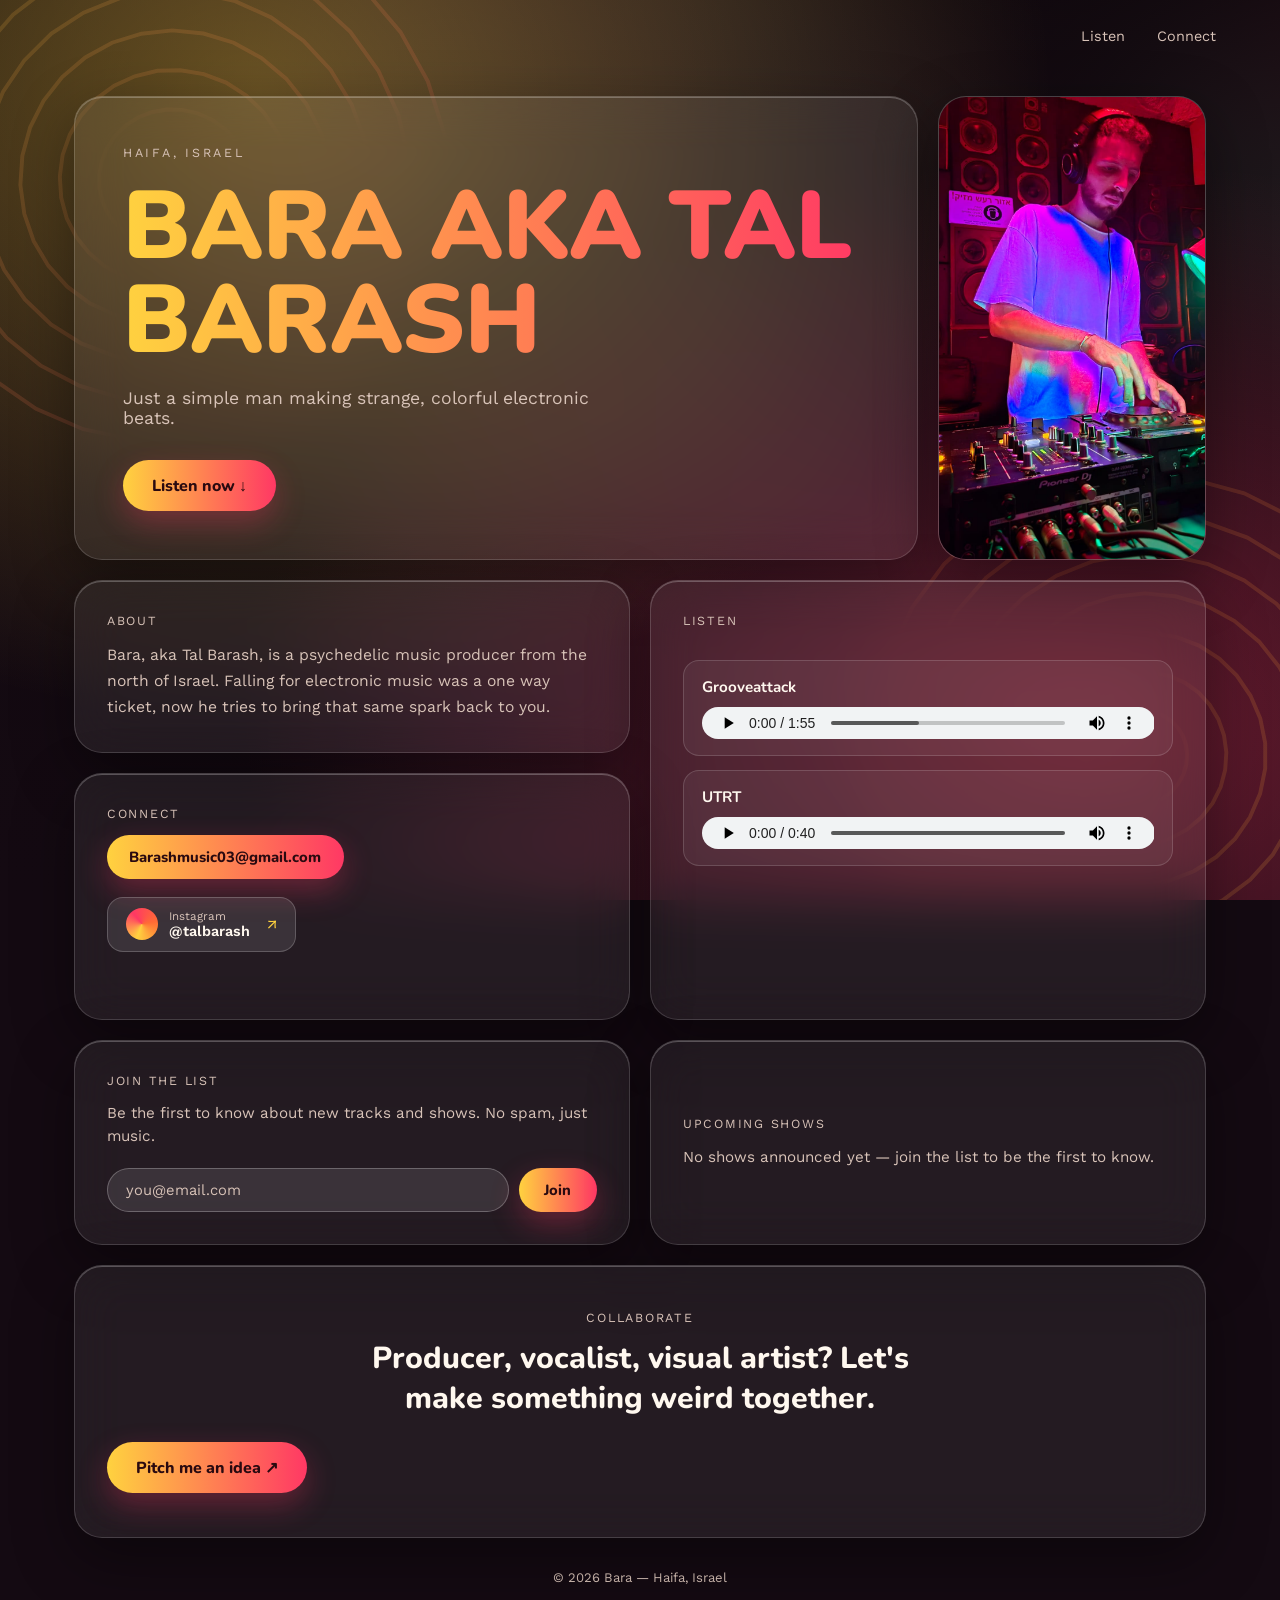
==== commit 91798680: "Update headings and bio opening to 'Bara aka Tal Barash'" ====
--- a/index.html
+++ b/index.html
@@ -65,7 +65,7 @@
 
     <div class="cell glass cell-hero">
       <span class="tag">Haifa, Israel</span>
-      <h1>BARASH</h1>
+      <h1>BARA AKA TAL BARASH</h1>
       <p class="tagline">Just a simple man making strange, colorful electronic beats.</p>
       <a href="#listen" class="btn">Listen now ↓</a>
     </div>
@@ -76,7 +76,7 @@
 
     <div class="cell glass cell-about">
       <span class="cell-label">About</span>
-      <p>Bara, is a psychedelic music producer from the north of Israel. Falling for
+      <p>Bara, aka Tal Barash, is a psychedelic music producer from the north of Israel. Falling for
         electronic music was a one way ticket, now he tries to bring that same spark back to you.</p>
     </div>
 
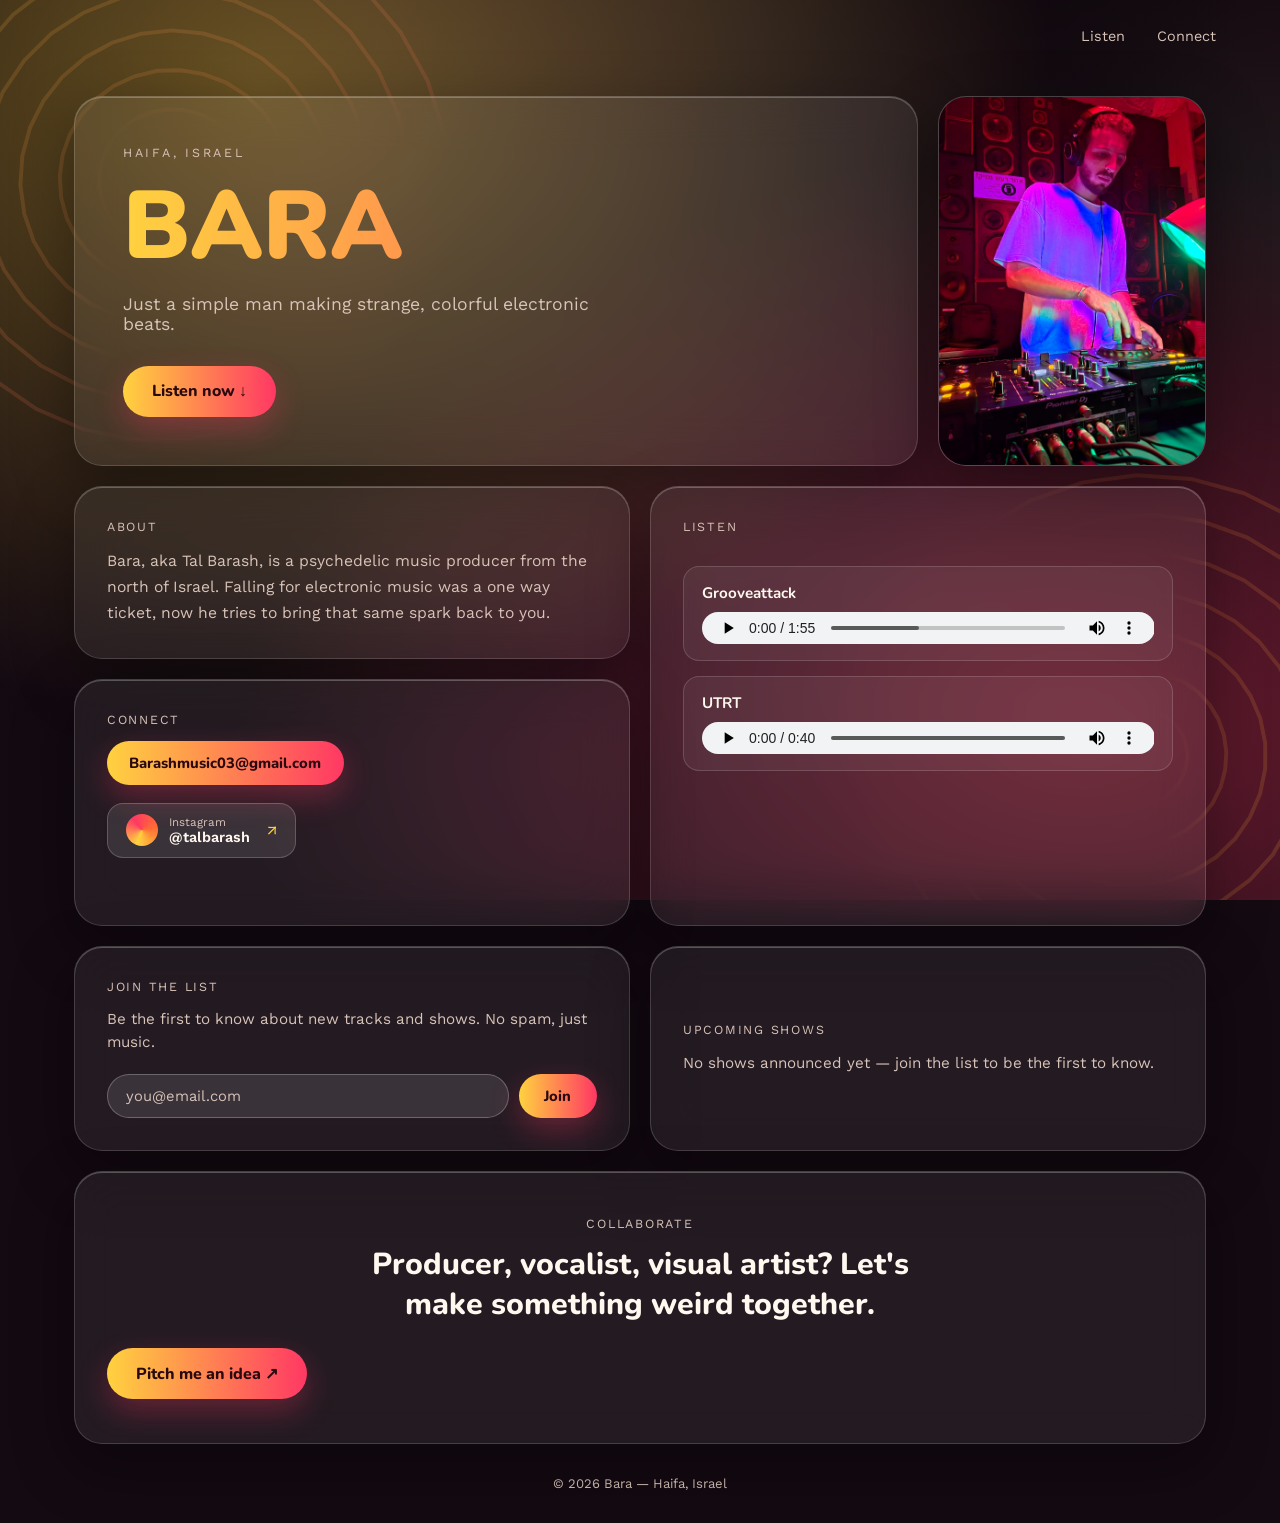
==== commit eac29423: "Revert heading to 'Bara' only" ====
--- a/index.html
+++ b/index.html
@@ -65,7 +65,7 @@
 
     <div class="cell glass cell-hero">
       <span class="tag">Haifa, Israel</span>
-      <h1>BARA AKA TAL BARASH</h1>
+      <h1>BARA</h1>
       <p class="tagline">Just a simple man making strange, colorful electronic beats.</p>
       <a href="#listen" class="btn">Listen now ↓</a>
     </div>
